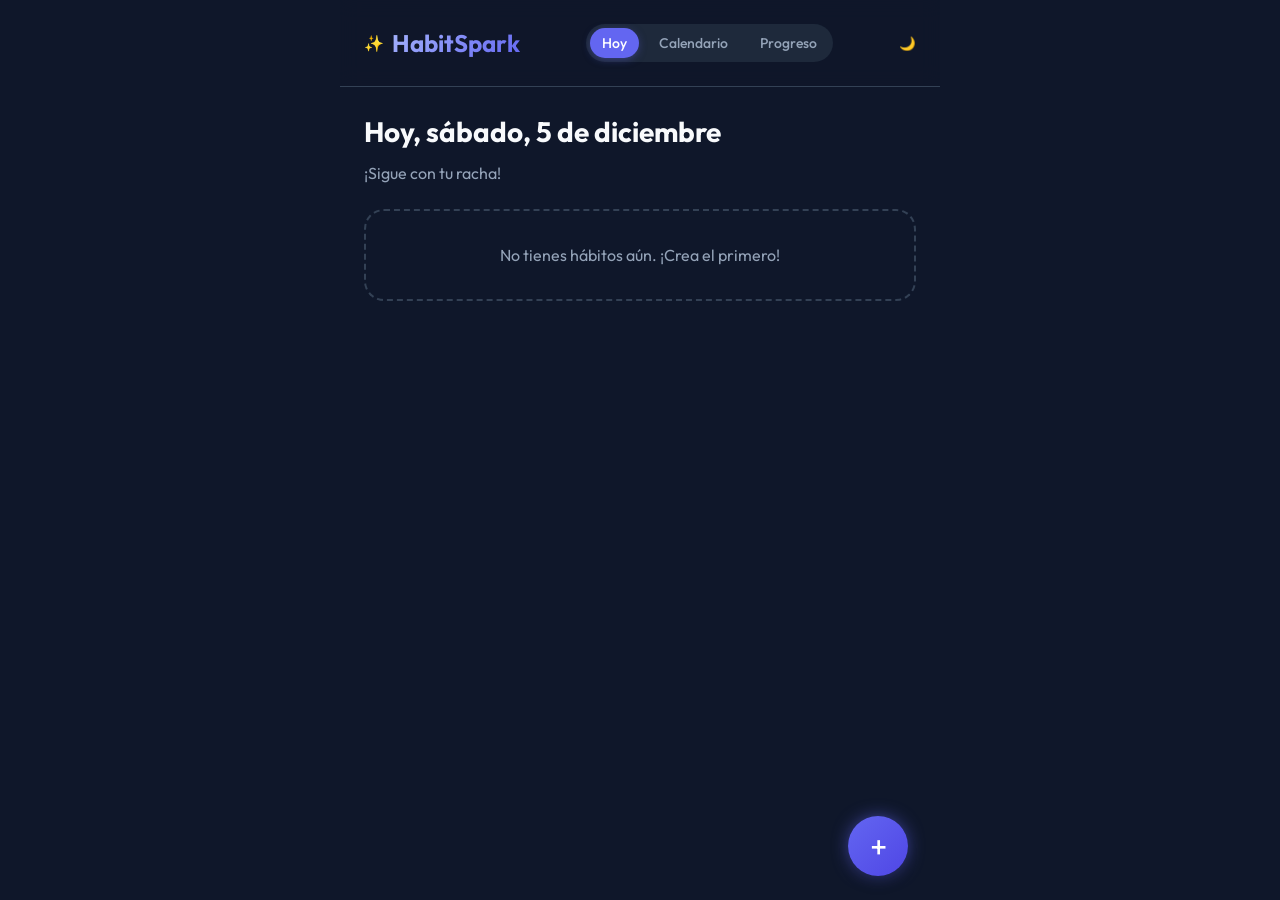
==== index.html @ f5608493 "initial commit v0" ====
<!DOCTYPE html>
<html lang="es">
<head>
    <meta charset="UTF-8">
    <meta name="viewport" content="width=device-width, initial-scale=1.0">
    <title>Habit Tracker</title>
    <link rel="preconnect" href="https://fonts.googleapis.com">
    <link rel="preconnect" href="https://fonts.gstatic.com" crossorigin>
    <link href="https://fonts.googleapis.com/css2?family=Outfit:wght@300;400;600;700&display=swap" rel="stylesheet">
    <link rel="stylesheet" href="css/style.css">
</head>
<body>
    <div id="app">
        <!-- Header -->
        <header class="app-header">
            <div class="logo">
                <span class="logo-icon">✨</span>
                <h1>HabitSpark</h1>
            </div>
            <nav class="main-nav">
                <button class="nav-btn active" data-view="daily">Hoy</button>
                <button class="nav-btn" data-view="calendar">Calendario</button>
                <button class="nav-btn" data-view="progress">Progreso</button>
            </nav>
            <button id="theme-toggle" class="icon-btn" aria-label="Cambiar tema">🌙</button>
        </header>

        <!-- Main Content Area -->
        <main id="main-content">
            <!-- Dynamic Content will be injected here -->
        </main>

        <!-- Floating Action Button -->
        <button id="add-habit-btn" class="fab" aria-label="Nuevo Hábito">+</button>
    </div>

    <!-- Modals -->
    <div id="modal-overlay" class="hidden">
        <div class="modal" id="add-habit-modal">
            <h2>Nuevo Hábito</h2>
            <form id="add-habit-form">
                <div class="input-group">
                    <label for="habit-name">Nombre del Hábito</label>
                    <input type="text" id="habit-name" placeholder="Ej: Leer 30 minutos" required>
                </div>
                <div class="input-group">
                    <label for="habit-color">Color</label>
                    <div class="color-picker">
                        <input type="radio" name="color" value="#FF6B6B" id="color-1" checked>
                        <label for="color-1" style="--bg: #FF6B6B"></label>
                        
                        <input type="radio" name="color" value="#4ECDC4" id="color-2">
                        <label for="color-2" style="--bg: #4ECDC4"></label>
                        
                        <input type="radio" name="color" value="#FFE66D" id="color-3">
                        <label for="color-3" style="--bg: #FFE66D"></label>
                        
                        <input type="radio" name="color" value="#1A535C" id="color-4">
                        <label for="color-4" style="--bg: #1A535C"></label>

                        <input type="radio" name="color" value="#F9844A" id="color-5">
                        <label for="color-5" style="--bg: #F9844A"></label>
                    </div>
                </div>
                <div class="modal-actions">
                    <button type="button" class="btn-text" id="cancel-modal">Cancelar</button>
                    <button type="submit" class="btn-primary">Crear Hábito</button>
                </div>
            </form>
        </div>
    </div>

    <script src="js/app.js"></script>
</body>
</html>
---- css/style.css ----
:root {
    /* Colors */
    --primary: #6366f1;
    --primary-hover: #4f46e5;
    --bg-body: #0f172a;
    --bg-card: #1e293b;
    --bg-card-hover: #334155;
    --text-main: #f8fafc;
    --text-muted: #94a3b8;
    --border: #334155;

    /* Spacing */
    --space-sm: 0.5rem;
    --space-md: 1rem;
    --space-lg: 1.5rem;
    --space-xl: 2rem;

    /* Radius */
    --radius-sm: 8px;
    --radius-md: 12px;
    --radius-lg: 20px;
    --radius-full: 9999px;

    /* Shadows */
    --shadow-sm: 0 1px 2px 0 rgb(0 0 0 / 0.05);
    --shadow-md: 0 4px 6px -1px rgb(0 0 0 / 0.1), 0 2px 4px -2px rgb(0 0 0 / 0.1);
    --shadow-lg: 0 10px 15px -3px rgb(0 0 0 / 0.1), 0 4px 6px -4px rgb(0 0 0 / 0.1);
    --shadow-glow: 0 0 20px -5px var(--primary);
}

* {
    margin: 0;
    padding: 0;
    box-sizing: border-box;
}

body {
    font-family: 'Outfit', sans-serif;
    background-color: var(--bg-body);
    color: var(--text-main);
    line-height: 1.5;
    min-height: 100vh;
}

button {
    font-family: inherit;
    border: none;
    background: none;
    cursor: pointer;
    color: inherit;
}

#app {
    max-width: 600px;
    /* Mobile-first, but capped for desktop */
    margin: 0 auto;
    padding-bottom: 80px;
    /* Space for FAB or Navigation */
    min-height: 100vh;
    display: flex;
    flex-direction: column;
}

/* --- Header --- */
.app-header {
    padding: var(--space-lg);
    display: flex;
    flex-wrap: wrap;
    align-items: center;
    justify-content: space-between;
    gap: var(--space-md);
    position: sticky;
    top: 0;
    z-index: 10;
    background: rgba(15, 23, 42, 0.8);
    backdrop-filter: blur(10px);
    border-bottom: 1px solid var(--border);
}

.logo {
    display: flex;
    align-items: center;
    gap: var(--space-sm);
}

.logo h1 {
    font-size: 1.5rem;
    font-weight: 700;
    background: linear-gradient(135deg, #a5b4fc, #6366f1);
    -webkit-background-clip: text;
    background-clip: text;
    -webkit-text-fill-color: transparent;
}

.main-nav {
    display: flex;
    gap: var(--space-sm);
    background: var(--bg-card);
    padding: 4px;
    border-radius: var(--radius-full);
}

.nav-btn {
    padding: 6px 12px;
    border-radius: var(--radius-full);
    font-size: 0.875rem;
    font-weight: 500;
    color: var(--text-muted);
    transition: all 0.3s ease;
}

.nav-btn.active {
    background-color: var(--primary);
    color: white;
    box-shadow: 0 2px 10px -2px rgba(99, 102, 241, 0.5);
}

/* --- Main Content --- */
#main-content {
    flex: 1;
    padding: var(--space-lg);
}

.view-header {
    margin-bottom: var(--space-lg);
    animation: fadeIn 0.5s ease;
}

.view-header h2 {
    font-size: 1.75rem;
    margin-bottom: var(--space-sm);
}

.view-header .subtitle {
    color: var(--text-muted);
}

/* --- Habit List --- */
.habit-list {
    display: flex;
    flex-direction: column;
    gap: var(--space-md);
}

.habit-item {
    background-color: var(--bg-card);
    padding: var(--space-md);
    border-radius: var(--radius-md);
    display: flex;
    align-items: center;
    gap: var(--space-md);
    cursor: pointer;
    transition: all 0.2s cubic-bezier(0.4, 0, 0.2, 1);
    border: 1px solid transparent;
    user-select: none;
    position: relative;
    overflow: hidden;
}

.habit-item:hover {
    transform: translateY(-2px);
    background-color: var(--bg-card-hover);
    box-shadow: var(--shadow-md);
}

.habit-item.completed {
    background-color: rgba(99, 102, 241, 0.1);
    border-color: var(--habit-color);
}

.habit-icon {
    width: 40px;
    height: 40px;
    border-radius: var(--radius-full);
    border: 2px solid var(--habit-color);
    display: flex;
    align-items: center;
    justify-content: center;
    font-size: 1.25rem;
    color: var(--habit-color);
    transition: all 0.3s ease;
    flex-shrink: 0;
}

.habit-item.completed .habit-icon {
    background-color: var(--habit-color);
    color: white;
    box-shadow: 0 0 15px var(--habit-color);
}

.habit-info {
    flex: 1;
}

.habit-name {
    display: block;
    font-size: 1.1rem;
    font-weight: 600;
}

.habit-streak {
    font-size: 0.8rem;
    color: var(--text-muted);
}

/* --- Empty state --- */
.empty-state {
    text-align: center;
    padding: var(--space-xl);
    color: var(--text-muted);
    border: 2px dashed var(--border);
    border-radius: var(--radius-lg);
}

/* --- FAB (Floating Action Button) --- */
.fab {
    position: fixed;
    bottom: var(--space-lg);
    right: calc(50% - 30px);
    width: 60px;
    height: 60px;
    border-radius: var(--radius-full);
    background: linear-gradient(135deg, var(--primary), var(--primary-hover));
    color: white;
    font-size: 2rem;
    display: flex;
    align-items: center;
    justify-content: center;
    box-shadow: var(--shadow-lg), var(--shadow-glow);
    transition: transform 0.3s cubic-bezier(0.175, 0.885, 0.32, 1.275);
    z-index: 50;
}

@media (min-width: 600px) {
    .fab {
        right: max(2rem, calc((100vw - 600px) / 2 + 2rem));
    }
}

.fab:hover {
    transform: scale(1.1) rotate(90deg);
}

/* --- Modal --- */
.hidden {
    display: none !important;
}

#modal-overlay {
    position: fixed;
    top: 0;
    left: 0;
    width: 100%;
    height: 100%;
    background: rgba(0, 0, 0, 0.6);
    backdrop-filter: blur(5px);
    z-index: 100;
    display: flex;
    align-items: center;
    justify-content: center;
    padding: var(--space-md);
    animation: fadeIn 0.2s ease;
}

.modal {
    background: var(--bg-card);
    padding: var(--space-xl);
    border-radius: var(--radius-lg);
    width: 100%;
    max-width: 400px;
    box-shadow: var(--shadow-lg);
    border: 1px solid var(--border);
    animation: slideUp 0.3s cubic-bezier(0.16, 1, 0.3, 1);
}

.modal h2 {
    margin-bottom: var(--space-lg);
    text-align: center;
}

/* Form Styles */
.input-group {
    margin-bottom: var(--space-lg);
}

.input-group label {
    display: block;
    margin-bottom: var(--space-xs);
    font-size: 0.9rem;
    color: var(--text-muted);
}

.input-group input[type="text"] {
    width: 100%;
    padding: var(--space-md);
    border-radius: var(--radius-md);
    border: 1px solid var(--border);
    background: var(--bg-body);
    color: white;
    font-size: 1rem;
    transition: border-color 0.2s;
}

.input-group input[type="text"]:focus {
    outline: none;
    border-color: var(--primary);
}

.color-picker {
    display: flex;
    gap: var(--space-md);
    justify-content: center;
}

.color-picker input[type="radio"] {
    display: none;
}

.color-picker label {
    width: 32px;
    height: 32px;
    border-radius: var(--radius-full);
    background-color: var(--bg);
    cursor: pointer;
    border: 2px solid transparent;
    transition: transform 0.2s;
}

.color-picker input:checked+label {
    transform: scale(1.2);
    border-color: white;
}

.modal-actions {
    display: flex;
    justify-content: flex-end;
    gap: var(--space-md);
    margin-top: var(--space-xl);
}

.btn-primary {
    background-color: var(--primary);
    color: white;
    padding: 0.75rem 1.5rem;
    border-radius: var(--radius-md);
    font-weight: 600;
    transition: background-color 0.2s;
}

.btn-primary:hover {
    background-color: var(--primary-hover);
}

.btn-text {
    padding: 0.75rem;
    color: var(--text-muted);
}

.btn-text:hover {
    color: white;
}

/* Animations */
@keyframes fadeIn {
    from {
        opacity: 0;
    }

    to {
        opacity: 1;
    }
}

@keyframes slideUp {
    from {
        transform: translateY(20px);
        opacity: 0;
    }

    to {
        transform: translateY(0);
        opacity: 1;
    }
}

/* --- Calendar Views --- */
.calendar-controls {
    display: flex;
    align-items: center;
    justify-content: space-between;
    margin-bottom: var(--space-md);
    background: var(--bg-card);
    padding: var(--space-sm) var(--space-md);
    border-radius: var(--radius-lg);
}

.calendar-controls button {
    font-size: 1.25rem;
    padding: var(--space-sm);
    color: var(--primary);
}

.calendar-controls button:hover {
    color: var(--primary-hover);
}

.calendar-grid {
    display: grid;
    grid-template-columns: repeat(7, 1fr);
    gap: 4px;
    /* Tight gap for calendar look */
}

.day-header {
    text-align: center;
    font-size: 0.8rem;
    color: var(--text-muted);
    font-weight: 600;
    padding-bottom: var(--space-sm);
}

.day-cell {
    aspect-ratio: 1;
    background-color: var(--bg-card);
    border-radius: var(--radius-sm);
    display: flex;
    flex-direction: column;
    align-items: center;
    justify-content: center;
    font-size: 0.9rem;
    position: relative;
    border: 1px solid transparent;
    transition: all 0.2s;
}

.day-cell.today {
    border-color: var(--text-main);
    box-shadow: 0 0 10px rgba(255, 255, 255, 0.1);
}

.day-cell.empty {
    background-color: transparent;
}

/* --- Progress Stats --- */
.stats-container {
    display: grid;
    grid-template-columns: repeat(auto-fit, minmax(280px, 1fr));
    gap: var(--space-md);
}

.stat-card {
    background-color: var(--bg-card);
    padding: var(--space-lg);
    border-radius: var(--radius-md);
    box-shadow: var(--shadow-md);
}

.stat-card h3 {
    margin-bottom: var(--space-md);
    font-size: 1.2rem;
}

.stat-row {
    display: flex;
    justify-content: space-between;
    margin-bottom: var(--space-sm);
    padding-bottom: var(--space-sm);
    border-bottom: 1px solid var(--border);
}

.stat-row:last-child {
    border-bottom: none;
    margin-bottom: 0;
    padding-bottom: 0;
}

/* --- Heatmap --- */
.heatmap-scroll {
    overflow-x: auto;
    padding-bottom: var(--space-md);
    margin-top: var(--space-md);
}

/* GitHub-like horizontal scroll strip */
.heatmap-grid {
    display: grid;
    grid-template-rows: repeat(7, 1fr);
    grid-auto-flow: column;
    gap: 3px;
    height: 100px;
    width: max-content;
}

.heatmap-cell {
    width: 10px;
    height: 10px;
    background-color: var(--bg-card-hover);
    border-radius: 2px;
}

.heatmap-cell[data-level="1"] {
    background-color: #4f46e5;
    opacity: 0.4;
}

.heatmap-cell[data-level="2"] {
    background-color: #4f46e5;
    opacity: 0.6;
}

.heatmap-cell[data-level="3"] {
    background-color: #4f46e5;
    opacity: 0.8;
}

.heatmap-cell[data-level="4"] {
    background-color: #4f46e5;
    opacity: 1.0;
}
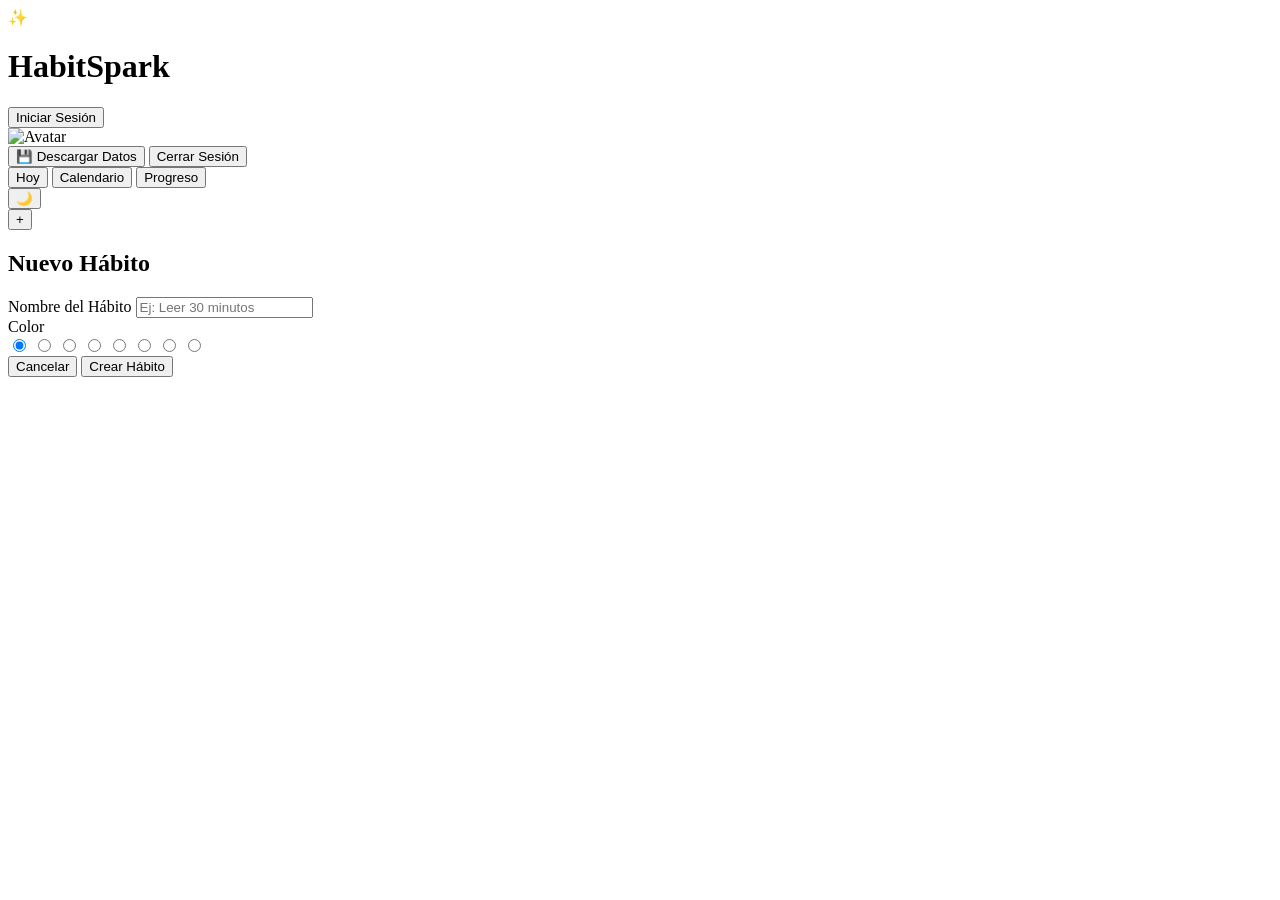
==== commit 5fab42c7: "funcionalidades login, y desgarca de datos" ====
--- a/index.html
+++ b/index.html
@@ -1,14 +1,25 @@
 <!DOCTYPE html>
 <html lang="es">
+
 <head>
     <meta charset="UTF-8">
     <meta name="viewport" content="width=device-width, initial-scale=1.0">
-    <title>Habit Tracker</title>
+    <title>HabitSpark</title>
     <link rel="preconnect" href="https://fonts.googleapis.com">
     <link rel="preconnect" href="https://fonts.gstatic.com" crossorigin>
     <link href="https://fonts.googleapis.com/css2?family=Outfit:wght@300;400;600;700&display=swap" rel="stylesheet">
     <link rel="stylesheet" href="css/style.css">
+
+    <!-- Firebase SDKs (Compat for simple local testing support) -->
+    <!-- Using version based on user snippet but falling back to stable 10.x if 12.x not standard yet in compat CDN, 
+         actually standard CDN is usually maxed at latest stable. Let's use 10.7.1 for stability or try the one provided if mapped.
+         Using 10.7.1 is extremely safe for compat. -->
+    <script src="https://www.gstatic.com/firebasejs/10.7.1/firebase-app-compat.js"></script>
+    <script src="https://www.gstatic.com/firebasejs/10.7.1/firebase-auth-compat.js"></script>
+    <script src="https://www.gstatic.com/firebasejs/10.7.1/firebase-firestore-compat.js"></script>
+    <script src="https://www.gstatic.com/firebasejs/10.7.1/firebase-analytics-compat.js"></script>
 </head>
+
 <body>
     <div id="app">
         <!-- Header -->
@@ -17,6 +28,19 @@
                 <span class="logo-icon">✨</span>
                 <h1>HabitSpark</h1>
             </div>
+
+            <!-- User Auth Area -->
+            <div id="user-area" class="user-area">
+                <button id="login-btn" class="btn-primary-sm">Iniciar Sesión</button>
+                <div id="user-profile" class="hidden">
+                    <img id="user-avatar" src="" alt="Avatar" class="avatar-sm">
+                    <div class="dropdown-menu">
+                        <button id="export-btn">💾 Descargar Datos</button>
+                        <button id="logout-btn" class="text-danger">Cerrar Sesión</button>
+                    </div>
+                </div>
+            </div>
+
             <nav class="main-nav">
                 <button class="nav-btn active" data-view="daily">Hoy</button>
                 <button class="nav-btn" data-view="calendar">Calendario</button>
@@ -46,20 +70,30 @@
                 <div class="input-group">
                     <label for="habit-color">Color</label>
                     <div class="color-picker">
+                        <!-- Extended Palette -->
                         <input type="radio" name="color" value="#FF6B6B" id="color-1" checked>
-                        <label for="color-1" style="--bg: #FF6B6B"></label>
-                        
+                        <label for="color-1" style="--bg: #FF6B6B" title="Red"></label>
+
                         <input type="radio" name="color" value="#4ECDC4" id="color-2">
-                        <label for="color-2" style="--bg: #4ECDC4"></label>
-                        
+                        <label for="color-2" style="--bg: #4ECDC4" title="Teal"></label>
+
                         <input type="radio" name="color" value="#FFE66D" id="color-3">
-                        <label for="color-3" style="--bg: #FFE66D"></label>
-                        
+                        <label for="color-3" style="--bg: #FFE66D" title="Yellow"></label>
+
                         <input type="radio" name="color" value="#1A535C" id="color-4">
-                        <label for="color-4" style="--bg: #1A535C"></label>
+                        <label for="color-4" style="--bg: #1A535C" title="Navy"></label>
 
                         <input type="radio" name="color" value="#F9844A" id="color-5">
-                        <label for="color-5" style="--bg: #F9844A"></label>
+                        <label for="color-5" style="--bg: #F9844A" title="Orange"></label>
+
+                        <input type="radio" name="color" value="#9D4EDD" id="color-6">
+                        <label for="color-6" style="--bg: #9D4EDD" title="Purple"></label>
+
+                        <input type="radio" name="color" value="#FF006E" id="color-7">
+                        <label for="color-7" style="--bg: #FF006E" title="Pink"></label>
+
+                        <input type="radio" name="color" value="#3A86FF" id="color-8">
+                        <label for="color-8" style="--bg: #3A86FF" title="Blue"></label>
                     </div>
                 </div>
                 <div class="modal-actions">
@@ -72,4 +106,5 @@
 
     <script src="js/app.js"></script>
 </body>
-</html>
+
+</html>
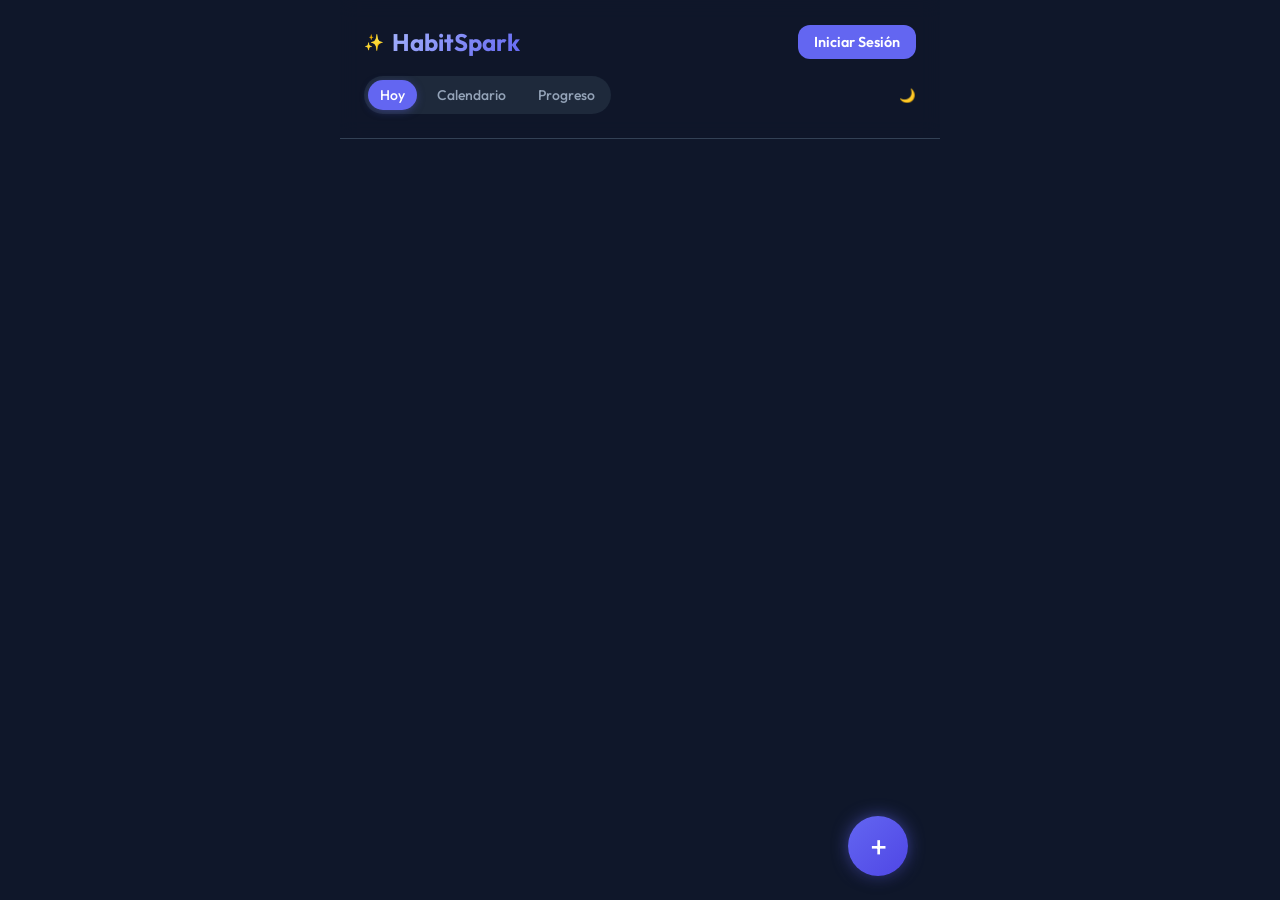
==== commit 430c30f7: "favicon" ====
--- a/index.html
+++ b/index.html
@@ -5,6 +5,9 @@
     <meta charset="UTF-8">
     <meta name="viewport" content="width=device-width, initial-scale=1.0">
     <title>HabitSpark</title>
+    <link rel="icon" type="image/svg+xml" href="favicon.svg">
+    <link rel="apple-touch-icon" href="favicon.svg">
+    <meta name="theme-color" content="#6366f1">
     <link rel="preconnect" href="https://fonts.googleapis.com">
     <link rel="preconnect" href="https://fonts.gstatic.com" crossorigin>
     <link href="https://fonts.googleapis.com/css2?family=Outfit:wght@300;400;600;700&display=swap" rel="stylesheet">
--- a/css/style.css
+++ b/css/style.css
@@ -0,0 +1,635 @@
+/* ... (Previous Styles) ... */
+:root {
+    /* Colors */
+    --primary: #6366f1;
+    --primary-hover: #4f46e5;
+    --bg-body: #0f172a;
+    --bg-card: #1e293b;
+    --bg-card-hover: #334155;
+    --text-main: #f8fafc;
+    --text-muted: #94a3b8;
+    --border: #334155;
+    --danger: #ef4444;
+
+    /* Spacing */
+    --space-sm: 0.5rem;
+    --space-md: 1rem;
+    --space-lg: 1.5rem;
+    --space-xl: 2rem;
+
+    /* Radius */
+    --radius-sm: 8px;
+    --radius-md: 12px;
+    --radius-lg: 20px;
+    --radius-full: 9999px;
+
+    /* Shadows */
+    --shadow-sm: 0 1px 2px 0 rgb(0 0 0 / 0.05);
+    --shadow-md: 0 4px 6px -1px rgb(0 0 0 / 0.1), 0 2px 4px -2px rgb(0 0 0 / 0.1);
+    --shadow-lg: 0 10px 15px -3px rgb(0 0 0 / 0.1), 0 4px 6px -4px rgb(0 0 0 / 0.1);
+    --shadow-glow: 0 0 20px -5px var(--primary);
+}
+
+* {
+    margin: 0;
+    padding: 0;
+    box-sizing: border-box;
+}
+
+body {
+    font-family: 'Outfit', sans-serif;
+    background-color: var(--bg-body);
+    color: var(--text-main);
+    line-height: 1.5;
+    min-height: 100vh;
+}
+
+button {
+    font-family: inherit;
+    border: none;
+    background: none;
+    cursor: pointer;
+    color: inherit;
+}
+
+#app {
+    max-width: 600px;
+    /* Mobile-first, but capped for desktop */
+    margin: 0 auto;
+    padding-bottom: 80px;
+    /* Space for FAB or Navigation */
+    min-height: 100vh;
+    display: flex;
+    flex-direction: column;
+}
+
+/* --- Header --- */
+.app-header {
+    padding: var(--space-lg);
+    display: flex;
+    flex-wrap: wrap;
+    align-items: center;
+    justify-content: space-between;
+    gap: var(--space-md);
+    position: sticky;
+    top: 0;
+    z-index: 10;
+    background: rgba(15, 23, 42, 0.8);
+    backdrop-filter: blur(10px);
+    border-bottom: 1px solid var(--border);
+}
+
+.logo {
+    display: flex;
+    align-items: center;
+    gap: var(--space-sm);
+    flex-grow: 1;
+}
+
+.logo h1 {
+    font-size: 1.5rem;
+    font-weight: 700;
+    background: linear-gradient(135deg, #a5b4fc, #6366f1);
+    -webkit-background-clip: text;
+    background-clip: text;
+    -webkit-text-fill-color: transparent;
+}
+
+/* User Area */
+.user-area {
+    display: flex;
+    align-items: center;
+    gap: var(--space-md);
+    position: relative;
+}
+
+.avatar-sm {
+    width: 32px;
+    height: 32px;
+    border-radius: 50%;
+    border: 2px solid var(--primary);
+    cursor: pointer;
+}
+
+.dropdown-menu {
+    position: absolute;
+    top: 100%;
+    right: 0;
+    width: 200px;
+    background: var(--bg-card);
+    border: 1px solid var(--border);
+    border-radius: var(--radius-md);
+    padding: var(--space-sm);
+    display: none;
+    /* simple focus/hover logic or toggle needed via JS preferably, but simpler via CSS hover for now or always visible when profile click logic */
+}
+
+/* For simplicity, let's show buttons inline or make the user-profile a container */
+#user-profile {
+    display: flex;
+    align-items: center;
+    gap: var(--space-sm);
+}
+
+#user-profile:hover .dropdown-menu {
+    display: block;
+    /* Very simple dropdown */
+}
+
+.main-nav {
+    display: flex;
+    gap: var(--space-sm);
+    background: var(--bg-card);
+    padding: 4px;
+    border-radius: var(--radius-full);
+}
+
+.nav-btn {
+    padding: 6px 12px;
+    border-radius: var(--radius-full);
+    font-size: 0.875rem;
+    font-weight: 500;
+    color: var(--text-muted);
+    transition: all 0.3s ease;
+}
+
+.nav-btn.active {
+    background-color: var(--primary);
+    color: white;
+    box-shadow: 0 2px 10px -2px rgba(99, 102, 241, 0.5);
+}
+
+/* --- Buttons --- */
+.btn-primary-sm {
+    background-color: var(--primary);
+    color: white;
+    padding: 0.5rem 1rem;
+    border-radius: var(--radius-md);
+    font-size: 0.9rem;
+    font-weight: 600;
+    transition: background-color 0.2s;
+}
+
+.btn-primary-sm:hover {
+    background-color: var(--primary-hover);
+}
+
+.text-danger {
+    color: var(--danger);
+    font-size: 0.9rem;
+}
+
+/* --- Main Content --- */
+#main-content {
+    flex: 1;
+    padding: var(--space-lg);
+}
+
+.view-header {
+    margin-bottom: var(--space-lg);
+    animation: fadeIn 0.5s ease;
+}
+
+.view-header h2 {
+    font-size: 1.75rem;
+    margin-bottom: var(--space-sm);
+}
+
+.view-header .subtitle {
+    color: var(--text-muted);
+}
+
+/* --- Habit List --- */
+.habit-list {
+    display: flex;
+    flex-direction: column;
+    gap: var(--space-md);
+}
+
+.habit-item {
+    background-color: var(--bg-card);
+    padding: 0;
+    /* Remove default padding, handled by wrapper */
+    border-radius: var(--radius-md);
+    display: flex;
+    align-items: stretch;
+    /* Stretch to fill height */
+    justify-content: space-between;
+    cursor: default;
+    /* Item itself isn't clickable, wrapper is */
+    transition: all 0.2s cubic-bezier(0.4, 0, 0.2, 1);
+    border: 1px solid transparent;
+    user-select: none;
+    position: relative;
+    overflow: hidden;
+}
+
+/* NEW: Wrapper for the clickable content area */
+.habit-content-wrapper {
+    flex: 1;
+    display: flex;
+    align-items: center;
+    padding: var(--space-md);
+    gap: var(--space-md);
+    cursor: pointer;
+}
+
+.habit-item:hover {
+    transform: translateY(-2px);
+    background-color: var(--bg-card-hover);
+    box-shadow: var(--shadow-md);
+}
+
+.habit-item.completed .habit-content-wrapper {
+    background-color: rgba(99, 102, 241, 0.1);
+}
+
+.habit-item.completed {
+    border-color: var(--habit-color);
+}
+
+/* Delete Button */
+.delete-btn {
+    padding: 0 var(--space-md);
+    font-size: 1rem;
+    opacity: 0.5;
+    transition: all 0.2s;
+    cursor: pointer;
+    display: flex;
+    align-items: center;
+    justify-content: center;
+}
+
+.delete-btn:hover {
+    opacity: 1;
+    background-color: rgba(239, 68, 68, 0.1);
+    /* Red tint */
+    filter: drop-shadow(0 0 2px red);
+}
+
+.habit-icon {
+    width: 40px;
+    height: 40px;
+    border-radius: var(--radius-full);
+    border: 2px solid var(--habit-color);
+    display: flex;
+    align-items: center;
+    justify-content: center;
+    font-size: 1.25rem;
+    color: var(--habit-color);
+    transition: all 0.3s ease;
+    flex-shrink: 0;
+}
+
+.habit-item.completed .habit-icon {
+    background-color: var(--habit-color);
+    color: white;
+    box-shadow: 0 0 15px var(--habit-color);
+}
+
+.habit-info {
+    flex: 1;
+}
+
+.habit-name {
+    display: block;
+    font-size: 1.1rem;
+    font-weight: 600;
+}
+
+.habit-streak {
+    font-size: 0.8rem;
+    color: var(--text-muted);
+}
+
+/* --- Empty state --- */
+.empty-state {
+    text-align: center;
+    padding: var(--space-xl);
+    color: var(--text-muted);
+    border: 2px dashed var(--border);
+    border-radius: var(--radius-lg);
+}
+
+/* --- FAB (Floating Action Button) --- */
+.fab {
+    position: fixed;
+    bottom: var(--space-lg);
+    right: calc(50% - 30px);
+    width: 60px;
+    height: 60px;
+    border-radius: var(--radius-full);
+    background: linear-gradient(135deg, var(--primary), var(--primary-hover));
+    color: white;
+    font-size: 2rem;
+    display: flex;
+    align-items: center;
+    justify-content: center;
+    box-shadow: var(--shadow-lg), var(--shadow-glow);
+    transition: transform 0.3s cubic-bezier(0.175, 0.885, 0.32, 1.275);
+    z-index: 50;
+}
+
+@media (min-width: 600px) {
+    .fab {
+        right: max(2rem, calc((100vw - 600px) / 2 + 2rem));
+    }
+}
+
+.fab:hover {
+    transform: scale(1.1) rotate(90deg);
+}
+
+/* --- Modal --- */
+.hidden {
+    display: none !important;
+}
+
+#modal-overlay {
+    position: fixed;
+    top: 0;
+    left: 0;
+    width: 100%;
+    height: 100%;
+    background: rgba(0, 0, 0, 0.6);
+    backdrop-filter: blur(5px);
+    z-index: 100;
+    display: flex;
+    align-items: center;
+    justify-content: center;
+    padding: var(--space-md);
+    animation: fadeIn 0.2s ease;
+}
+
+.modal {
+    background: var(--bg-card);
+    padding: var(--space-xl);
+    border-radius: var(--radius-lg);
+    width: 100%;
+    max-width: 400px;
+    box-shadow: var(--shadow-lg);
+    border: 1px solid var(--border);
+    animation: slideUp 0.3s cubic-bezier(0.16, 1, 0.3, 1);
+}
+
+.modal h2 {
+    margin-bottom: var(--space-lg);
+    text-align: center;
+}
+
+/* Form Styles */
+.input-group {
+    margin-bottom: var(--space-lg);
+}
+
+.input-group label {
+    display: block;
+    margin-bottom: var(--space-xs);
+    font-size: 0.9rem;
+    color: var(--text-muted);
+}
+
+.input-group input[type="text"] {
+    width: 100%;
+    padding: var(--space-md);
+    border-radius: var(--radius-md);
+    border: 1px solid var(--border);
+    background: var(--bg-body);
+    color: white;
+    font-size: 1rem;
+    transition: border-color 0.2s;
+}
+
+.input-group input[type="text"]:focus {
+    outline: none;
+    border-color: var(--primary);
+}
+
+.color-picker {
+    display: flex;
+    gap: var(--space-sm);
+    justify-content: center;
+    flex-wrap: wrap;
+    /* Added for more colors */
+}
+
+.color-picker input[type="radio"] {
+    display: none;
+}
+
+.color-picker label {
+    width: 32px;
+    height: 32px;
+    border-radius: var(--radius-full);
+    background-color: var(--bg);
+    cursor: pointer;
+    border: 2px solid transparent;
+    transition: transform 0.2s;
+}
+
+.color-picker input:checked+label {
+    transform: scale(1.2);
+    border-color: white;
+}
+
+.modal-actions {
+    display: flex;
+    justify-content: flex-end;
+    gap: var(--space-md);
+    margin-top: var(--space-xl);
+}
+
+.btn-primary {
+    background-color: var(--primary);
+    color: white;
+    padding: 0.75rem 1.5rem;
+    border-radius: var(--radius-md);
+    font-weight: 600;
+    transition: background-color 0.2s;
+}
+
+.btn-primary:hover {
+    background-color: var(--primary-hover);
+}
+
+.btn-text {
+    padding: 0.75rem;
+    color: var(--text-muted);
+}
+
+.btn-text:hover {
+    color: white;
+}
+
+/* Animations */
+@keyframes fadeIn {
+    from {
+        opacity: 0;
+    }
+
+    to {
+        opacity: 1;
+    }
+}
+
+@keyframes slideUp {
+    from {
+        transform: translateY(20px);
+        opacity: 0;
+    }
+
+    to {
+        transform: translateY(0);
+        opacity: 1;
+    }
+}
+
+/* --- Calendar Views --- */
+.calendar-controls {
+    display: flex;
+    align-items: center;
+    justify-content: space-between;
+    margin-bottom: var(--space-md);
+    background: var(--bg-card);
+    padding: var(--space-sm) var(--space-md);
+    border-radius: var(--radius-lg);
+}
+
+.calendar-controls button {
+    font-size: 1.25rem;
+    padding: var(--space-sm);
+    color: var(--primary);
+}
+
+.calendar-controls button:hover {
+    color: var(--primary-hover);
+}
+
+.calendar-grid {
+    display: grid;
+    grid-template-columns: repeat(7, 1fr);
+    gap: 4px;
+    /* Tight gap for calendar look */
+}
+
+.day-header {
+    text-align: center;
+    font-size: 0.8rem;
+    color: var(--text-muted);
+    font-weight: 600;
+    padding-bottom: var(--space-sm);
+}
+
+.day-cell {
+    aspect-ratio: 1;
+    background-color: var(--bg-card);
+    border-radius: var(--radius-sm);
+    display: flex;
+    flex-direction: column;
+    align-items: center;
+    justify-content: center;
+    font-size: 0.9rem;
+    position: relative;
+    border: 1px solid transparent;
+    transition: all 0.2s;
+}
+
+.day-cell.today {
+    border-color: var(--text-main);
+    box-shadow: 0 0 10px rgba(255, 255, 255, 0.1);
+}
+
+.day-cell.empty {
+    background-color: transparent;
+}
+
+/* --- Progress Stats --- */
+.stats-container {
+    display: grid;
+    grid-template-columns: repeat(auto-fit, minmax(280px, 1fr));
+    gap: var(--space-md);
+}
+
+.stat-card {
+    background-color: var(--bg-card);
+    padding: var(--space-lg);
+    border-radius: var(--radius-md);
+    box-shadow: var(--shadow-md);
+}
+
+.stat-card h3 {
+    margin-bottom: var(--space-md);
+    font-size: 1.2rem;
+}
+
+.stat-row {
+    display: flex;
+    justify-content: space-between;
+    margin-bottom: var(--space-sm);
+    padding-bottom: var(--space-sm);
+    border-bottom: 1px solid var(--border);
+}
+
+.stat-row:last-child {
+    border-bottom: none;
+    margin-bottom: 0;
+    padding-bottom: 0;
+}
+
+/* --- Heatmap --- */
+/* --- Heatmap --- */
+.heatmap-scroll {
+    /* No longer scrolling horizontally, but let's keep container just in case */
+    padding-bottom: var(--space-md);
+    margin-top: var(--space-md);
+    display: flex;
+    justify-content: center;
+}
+
+.heatmap-grid {
+    display: grid;
+    /* 7 columns for days of week (Mon-Sun) */
+    grid-template-columns: repeat(7, 1fr);
+    gap: 3px;
+    width: 100%;
+    max-width: 180px;
+    /* Reduced size: 180px / 7 ~ 25px per cell */
+    height: auto;
+}
+
+.heatmap-cell {
+    aspect-ratio: 1;
+    background-color: var(--bg-card-hover);
+    border-radius: 2px;
+    transition: all 0.3s ease;
+    border: 1px solid transparent;
+}
+
+.heatmap-cell.today {
+    border-color: white;
+    box-shadow: 0 0 8px rgba(255, 255, 255, 0.5);
+    z-index: 2;
+    transform: scale(1.1);
+}
+
+/* Partial completion: Purple */
+.heatmap-cell[data-status="some"] {
+    background-color: #a855f7;
+    /* Purple-500 */
+    opacity: 0.8;
+}
+
+/* Full completion: Green */
+.heatmap-cell[data-status="all"] {
+    background-color: #22c55e;
+    /* Green-500 */
+    opacity: 1.0;
+    box-shadow: 0 0 4px #22c55e;
+}
+
+/* Optional: simple hover for tooltip info */
+.heatmap-cell:hover {
+    transform: scale(1.3);
+    z-index: 5;
+    border: 1px solid white;
+}
